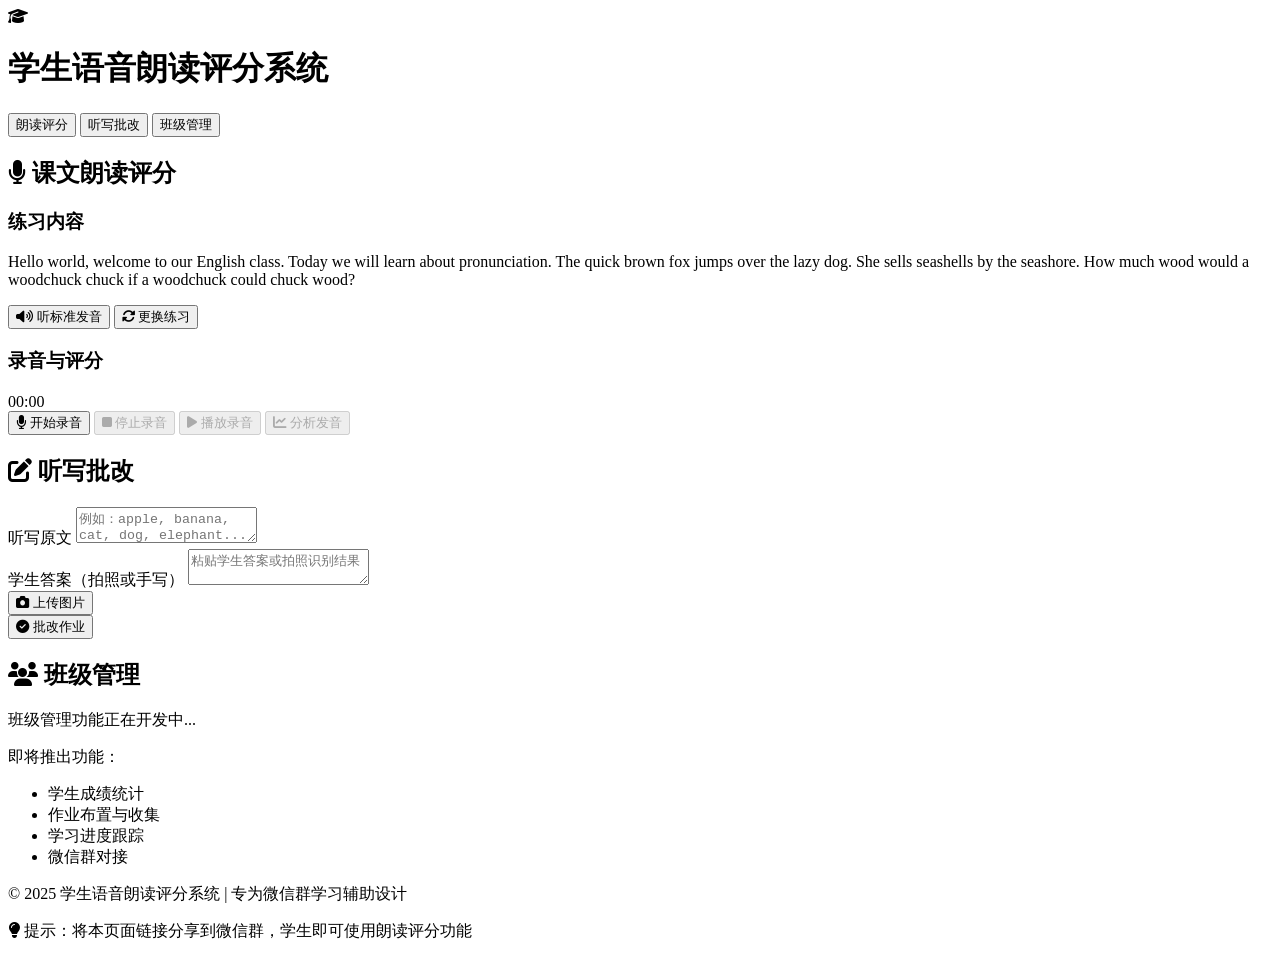
==== index.html @ 71f21cbf "上传 index.html" ====
<!DOCTYPE html>
<html lang="zh-CN">
<head>
    <meta charset="UTF-8">
    <meta name="viewport" content="width=device-width, initial-scale=1.0">
    <title>学生语音朗读评分系统</title>
    <link rel="stylesheet" href="style.css">
    <link rel="stylesheet" href="https://cdnjs.cloudflare.com/ajax/libs/font-awesome/6.4.0/css/all.min.css">
</head>
<body>
    <div class="container">
        <!-- 头部导航 -->
        <header class="header">
            <div class="logo">
                <i class="fas fa-graduation-cap"></i>
                <h1>学生语音朗读评分系统</h1>
            </div>
            <nav class="nav">
                <button class="nav-btn active" data-tab="read">朗读评分</button>
                <button class="nav-btn" data-tab="dictation">听写批改</button>
                <button class="nav-btn" data-tab="manage">班级管理</button>
            </nav>
        </header>

        <!-- 主内容区域 -->
        <main class="main-content">
            <!-- 朗读评分模块 -->
            <div class="tab-content active" id="read-tab">
                <div class="card">
                    <h2><i class="fas fa-microphone"></i> 课文朗读评分</h2>
                    
                    <div class="exercise-section">
                        <h3>练习内容</h3>
                        <div class="exercise-content">
                            <p id="exercise-text">Hello world, welcome to our English class. Today we will learn about pronunciation. The quick brown fox jumps over the lazy dog. She sells seashells by the seashore. How much wood would a woodchuck chuck if a woodchuck could chuck wood?</p>
                            <div class="exercise-controls">
                                <button id="play-sample" class="btn btn-secondary">
                                    <i class="fas fa-volume-up"></i> 听标准发音
                                </button>
                                <button id="change-exercise" class="btn btn-secondary">
                                    <i class="fas fa-sync-alt"></i> 更换练习
                                </button>
                            </div>
                        </div>
                    </div>

                    <div class="recording-section">
                        <h3>录音与评分</h3>
                        <div class="recording-controls">
                            <div class="recording-status">
                                <div class="waveform" id="waveform"></div>
                                <div class="timer" id="timer">00:00</div>
                            </div>
                            <div class="recording-buttons">
                                <button id="start-record" class="btn btn-primary btn-large">
                                    <i class="fas fa-microphone"></i> 开始录音
                                </button>
                                <button id="stop-record" class="btn btn-danger btn-large" disabled>
                                    <i class="fas fa-stop"></i> 停止录音
                                </button>
                                <button id="play-record" class="btn btn-secondary btn-large" disabled>
                                    <i class="fas fa-play"></i> 播放录音
                                </button>
                                <button id="analyze-btn" class="btn btn-success btn-large" disabled>
                                    <i class="fas fa-chart-line"></i> 分析发音
                                </button>
                            </div>
                        </div>
                    </div>

                    <div class="result-section" id="result-section" style="display: none;">
                        <h3>评分结果</h3>
                        <div class="result-details">
                            <div class="score-display">
                                <div class="overall-score">
                                    <div class="score-circle">
                                        <span id="score-value">85</span>
                                        <small>分</small>
                                    </div>
                                    <div class="score-label">综合评分</div>
                                </div>
                                <div class="score-breakdown">
                                    <div class="score-item">
                                        <span class="score-title">发音准确度</span>
                                        <div class="score-bar">
                                            <div class="score-fill" style="width: 80%;"></div>
                                        </div>
                                        <span class="score-number">80%</span>
                                    </div>
                                    <div class="score-item">
                                        <span class="score-title">语调流畅度</span>
                                        <div class="score-bar">
                                            <div class="score-fill" style="width: 90%;"></div>
                                        </div>
                                        <span class="score-number">90%</span>
                                    </div>
                                    <div class="score-item">
                                        <span class="score-title">节奏掌握</span>
                                        <div class="score-bar">
                                            <div class="score-fill" style="width: 85%;"></div>
                                        </div>
                                        <span class="score-number">85%</span>
                                    </div>
                                </div>
                            </div>
                            
                            <div class="word-analysis">
                                <h4>发音问题分析</h4>
                                <div class="problem-words" id="problem-words">
                                    <!-- 动态生成有问题的单词 -->
                                </div>
                            </div>
                            
                            <div class="recommendations">
                                <h4><i class="fas fa-lightbulb"></i> 练习建议</h4>
                                <div class="suggestions" id="suggestions">
                                    <!-- 动态生成建议 -->
                                </div>
                            </div>
                        </div>
                    </div>
                </div>
            </div>

            <!-- 听写批改模块 -->
            <div class="tab-content" id="dictation-tab">
                <div class="card">
                    <h2><i class="fas fa-edit"></i> 听写批改</h2>
                    <div class="dictation-section">
                        <div class="dictation-controls">
                            <div class="input-group">
                                <label for="dictation-text">听写原文</label>
                                <textarea id="dictation-text" placeholder="例如：apple, banana, cat, dog, elephant..."></textarea>
                            </div>
                            <div class="input-group">
                                <label for="student-text">学生答案（拍照或手写）</label>
                                <textarea id="student-text" placeholder="粘贴学生答案或拍照识别结果"></textarea>
                                <div class="image-upload">
                                    <button id="upload-image" class="btn btn-secondary">
                                        <i class="fas fa-camera"></i> 上传图片
                                    </button>
                                    <input type="file" id="image-input" accept="image/*" style="display: none;">
                                </div>
                            </div>
                            <button id="check-dictation" class="btn btn-primary btn-large">
                                <i class="fas fa-check-circle"></i> 批改作业
                            </button>
                        </div>
                        
                        <div class="dictation-result" id="dictation-result" style="display: none;">
                            <h3>批改结果</h3>
                            <div class="correction-display">
                                <!-- 批改结果动态生成 -->
                            </div>
                        </div>
                    </div>
                </div>
            </div>

            <!-- 班级管理模块 -->
            <div class="tab-content" id="manage-tab">
                <div class="card">
                    <h2><i class="fas fa-users"></i> 班级管理</h2>
                    <div class="class-management">
                        <p>班级管理功能正在开发中...</p>
                        <p>即将推出功能：</p>
                        <ul>
                            <li>学生成绩统计</li>
                            <li>作业布置与收集</li>
                            <li>学习进度跟踪</li>
                            <li>微信群对接</li>
                        </ul>
                    </div>
                </div>
            </div>
        </main>

        <!-- 底部信息 -->
        <footer class="footer">
            <p>© 2025 学生语音朗读评分系统 | 专为微信群学习辅助设计</p>
            <p class="footer-tip">
                <i class="fas fa-lightbulb"></i> 
                提示：将本页面链接分享到微信群，学生即可使用朗读评分功能
            </p>
        </footer>
    </div>

    <!-- 音频元素 -->
    <audio id="sample-audio" src="https://assets.mixkit.co/sfx/preview/mixkit-correct-answer-tone-2870.mp3"></audio>
    <audio id="recorded-audio"></audio>

    <script src="script.js"></script>
</body>
</html>
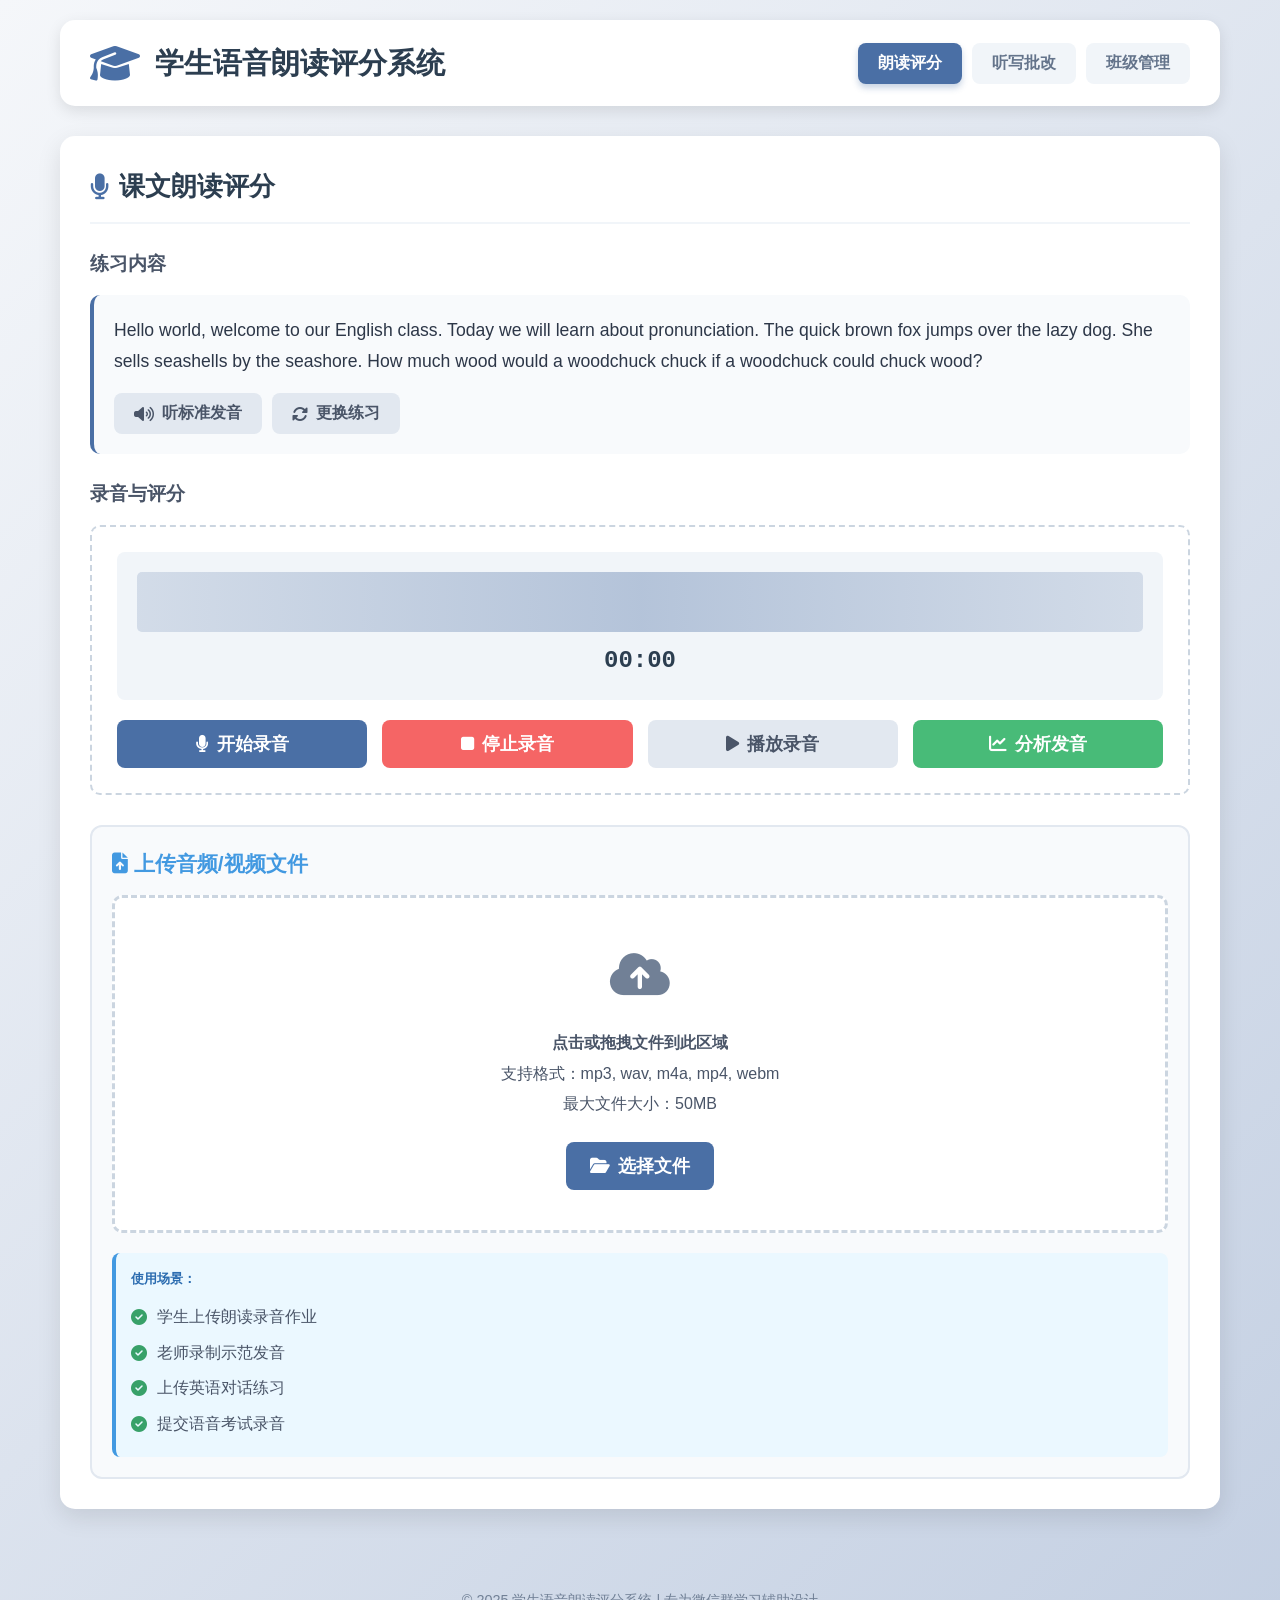
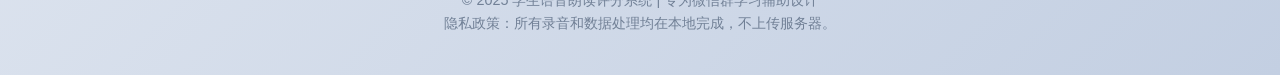
==== commit 1b04a2e0: "更新 index.html - 添加音频视频上传功能" ====
--- a/index.html
+++ b/index.html
@@ -6,6 +6,312 @@
     <title>学生语音朗读评分系统</title>
     <link rel="stylesheet" href="style.css">
     <link rel="stylesheet" href="https://cdnjs.cloudflare.com/ajax/libs/font-awesome/6.4.0/css/all.min.css">
+    <style>
+    /* 文件上传区域样式 */
+    .upload-section {
+        margin-top: 30px;
+        background: #f8fafc;
+        border-radius: 12px;
+        padding: 20px;
+        border: 2px solid #e2e8f0;
+    }
+
+    .upload-section h3 {
+        color: #4299e1;
+        margin-bottom: 15px;
+        font-size: 1.3rem;
+    }
+
+    .upload-controls {
+        display: flex;
+        flex-direction: column;
+        gap: 20px;
+    }
+
+    .upload-area {
+        border: 3px dashed #cbd5e0;
+        border-radius: 10px;
+        padding: 40px 20px;
+        text-align: center;
+        background: white;
+        cursor: pointer;
+        transition: all 0.3s ease;
+    }
+
+    .upload-area:hover {
+        border-color: #4299e1;
+        background: #f0f7ff;
+    }
+
+    .upload-area.dragover {
+        border-color: #38b2ac;
+        background: #f0fff4;
+        transform: scale(1.02);
+    }
+
+    .upload-icon {
+        font-size: 48px;
+        color: #718096;
+        margin-bottom: 15px;
+    }
+
+    .upload-instructions p {
+        margin: 5px 0;
+        color: #4a5568;
+    }
+
+    .upload-button {
+        margin-top: 20px;
+        padding: 12px 24px;
+        font-size: 1.1rem;
+    }
+
+    .file-info {
+        background: white;
+        border-radius: 8px;
+        padding: 20px;
+        border: 1px solid #e2e8f0;
+    }
+
+    .file-info h4 {
+        color: #2d3748;
+        margin-bottom: 15px;
+    }
+
+    .file-list {
+        list-style: none;
+        padding: 0;
+        margin: 0 0 20px 0;
+        max-height: 200px;
+        overflow-y: auto;
+    }
+
+    .file-item {
+        display: flex;
+        align-items: center;
+        padding: 10px 15px;
+        background: #f7fafc;
+        border-radius: 6px;
+        margin-bottom: 8px;
+        border-left: 4px solid #4299e1;
+    }
+
+    .file-item.audio { border-left-color: #38b2ac; }
+    .file-item.video { border-left-color: #ed8936; }
+    .file-item.error { border-left-color: #e53e3e; }
+
+    .file-type {
+        font-size: 20px;
+        margin-right: 15px;
+        color: #718096;
+    }
+
+    .file-details {
+        flex: 1;
+    }
+
+    .file-name {
+        font-weight: 600;
+        color: #2d3748;
+        word-break: break-all;
+    }
+
+    .file-size {
+        font-size: 0.9rem;
+        color: #718096;
+    }
+
+    .file-status {
+        font-size: 0.85rem;
+        font-weight: 600;
+    }
+
+    .file-status.ready { color: #38a169; }
+    .file-status.processing { color: #3182ce; }
+    .file-status.error { color: #e53e3e; }
+
+    .upload-actions {
+        display: flex;
+        gap: 10px;
+        flex-wrap: wrap;
+    }
+
+    .upload-examples {
+        background: #ebf8ff;
+        border-radius: 8px;
+        padding: 15px;
+        border-left: 4px solid #4299e1;
+    }
+
+    .upload-examples h5 {
+        color: #2b6cb0;
+        margin-bottom: 10px;
+    }
+
+    .upload-examples ul {
+        list-style: none;
+        padding: 0;
+        margin: 0;
+    }
+
+    .upload-examples li {
+        padding: 5px 0;
+        color: #4a5568;
+        display: flex;
+        align-items: center;
+    }
+
+    .upload-examples li i {
+        color: #38a169;
+        margin-right: 10px;
+    }
+
+    /* 播放器样式 */
+    .audio-player {
+        width: 100%;
+        margin-top: 10px;
+        background: #edf2f7;
+        border-radius: 6px;
+        padding: 10px;
+    }
+
+    .player-controls {
+        display: flex;
+        align-items: center;
+        gap: 10px;
+    }
+
+    .player-progress {
+        flex: 1;
+        height: 6px;
+        background: #cbd5e0;
+        border-radius: 3px;
+        overflow: hidden;
+        cursor: pointer;
+    }
+
+    .player-progress-bar {
+        height: 100%;
+        background: #4299e1;
+        width: 0%;
+        transition: width 0.1s linear;
+    }
+
+    .player-time {
+        font-size: 0.9rem;
+        color: #718096;
+        min-width: 100px;
+        text-align: center;
+    }
+
+    .player-btn {
+        background: #4299e1;
+        color: white;
+        border: none;
+        border-radius: 50%;
+        width: 36px;
+        height: 36px;
+        cursor: pointer;
+        display: flex;
+        align-items: center;
+        justify-content: center;
+        transition: background 0.3s;
+    }
+
+    .player-btn:hover {
+        background: #3182ce;
+    }
+
+    /* 通知样式 */
+    .notification {
+        position: fixed;
+        top: 20px;
+        right: 20px;
+        padding: 15px 20px;
+        border-radius: 8px;
+        background: white;
+        box-shadow: 0 4px 12px rgba(0, 0, 0, 0.15);
+        display: flex;
+        align-items: center;
+        gap: 12px;
+        max-width: 400px;
+        z-index: 1000;
+        transform: translateX(120%);
+        transition: transform 0.3s ease;
+        border-left: 4px solid;
+    }
+
+    .notification.show {
+        transform: translateX(0);
+    }
+
+    .notification-success {
+        border-color: #38a169;
+        color: #2f855a;
+    }
+
+    .notification-error {
+        border-color: #e53e3e;
+        color: #c53030;
+    }
+
+    .notification-warning {
+        border-color: #ed8936;
+        color: #c05621;
+    }
+
+    .notification-info {
+        border-color: #4299e1;
+        color: #3182ce;
+    }
+
+    .notification i {
+        font-size: 1.2rem;
+    }
+
+    .notification span {
+        flex: 1;
+        font-size: 0.95rem;
+    }
+
+    .notification-close {
+        background: none;
+        border: none;
+        font-size: 1.5rem;
+        color: #718096;
+        cursor: pointer;
+        padding: 0;
+        width: 24px;
+        height: 24px;
+        display: flex;
+        align-items: center;
+        justify-content: center;
+        border-radius: 50%;
+    }
+
+    .notification-close:hover {
+        background: #f7fafc;
+    }
+
+    /* 响应式调整 */
+    @media (max-width: 768px) {
+        .upload-area {
+            padding: 30px 15px;
+        }
+        
+        .upload-icon {
+            font-size: 36px;
+        }
+        
+        .upload-actions {
+            flex-direction: column;
+        }
+        
+        .upload-actions .btn {
+            width: 100%;
+        }
+    }
+    </style>
 </head>
 <body>
     <div class="container">
@@ -64,6 +370,54 @@
                                 <button id="analyze-btn" class="btn btn-success btn-large" disabled>
                                     <i class="fas fa-chart-line"></i> 分析发音
                                 </button>
+                            </div>
+                        </div>
+                    </div>
+
+                    <!-- 新增：文件上传模块 -->
+                    <div class="upload-section">
+                        <h3><i class="fas fa-file-upload"></i> 上传音频/视频文件</h3>
+                        <div class="upload-controls">
+                            <div class="upload-area" id="upload-dropzone">
+                                <div class="upload-icon">
+                                    <i class="fas fa-cloud-upload-alt"></i>
+                                </div>
+                                <div class="upload-instructions">
+                                    <p><strong>点击或拖拽文件到此区域</strong></p>
+                                    <p>支持格式：mp3, wav, m4a, mp4, webm</p>
+                                    <p>最大文件大小：50MB</p>
+                                </div>
+                                <input type="file" id="file-input" accept="audio/*,video/*" multiple 
+                                       style="display: none;">
+                                <button id="browse-btn" class="btn btn-primary upload-button">
+                                    <i class="fas fa-folder-open"></i> 选择文件
+                                </button>
+                            </div>
+                            
+                            <div class="file-info" id="file-info" style="display: none;">
+                                <h4>已选文件</h4>
+                                <ul class="file-list" id="file-list"></ul>
+                                <div class="upload-actions">
+                                    <button id="process-btn" class="btn btn-success">
+                                        <i class="fas fa-play-circle"></i> 分析音频
+                                    </button>
+                                    <button id="clear-btn" class="btn btn-secondary">
+                                        <i class="fas fa-trash"></i> 清空列表
+                                    </button>
+                                    <button id="play-uploaded-btn" class="btn btn-info" style="display: none;">
+                                        <i class="fas fa-play"></i> 播放
+                                    </button>
+                                </div>
+                            </div>
+                            
+                            <div class="upload-examples">
+                                <h5>使用场景：</h5>
+                                <ul>
+                                    <li><i class="fas fa-check-circle"></i> 学生上传朗读录音作业</li>
+                                    <li><i class="fas fa-check-circle"></i> 老师录制示范发音</li>
+                                    <li><i class="fas fa-check-circle"></i> 上传英语对话练习</li>
+                                    <li><i class="fas fa-check-circle"></i> 提交语音考试录音</li>
+                                </ul>
                             </div>
                         </div>
                     </div>
@@ -112,10 +466,10 @@
                             </div>
                             
                             <div class="recommendations">
-                                <h4><i class="fas fa-lightbulb"></i> 练习建议</h4>
-                                <div class="suggestions" id="suggestions">
+                                <h4>改进建议</h4>
+                                <ul id="recommendations-list">
                                     <!-- 动态生成建议 -->
-                                </div>
+                                </ul>
                             </div>
                         </div>
                     </div>
@@ -125,33 +479,76 @@
             <!-- 听写批改模块 -->
             <div class="tab-content" id="dictation-tab">
                 <div class="card">
-                    <h2><i class="fas fa-edit"></i> 听写批改</h2>
+                    <h2><i class="fas fa-edit"></i> 听写作业批改</h2>
+                    
                     <div class="dictation-section">
                         <div class="dictation-controls">
-                            <div class="input-group">
-                                <label for="dictation-text">听写原文</label>
-                                <textarea id="dictation-text" placeholder="例如：apple, banana, cat, dog, elephant..."></textarea>
-                            </div>
-                            <div class="input-group">
-                                <label for="student-text">学生答案（拍照或手写）</label>
-                                <textarea id="student-text" placeholder="粘贴学生答案或拍照识别结果"></textarea>
-                                <div class="image-upload">
-                                    <button id="upload-image" class="btn btn-secondary">
-                                        <i class="fas fa-camera"></i> 上传图片
+                            <div class="input-method">
+                                <button class="method-btn active" data-method="text">文本输入</button>
+                                <button class="method-btn" data-method="photo">拍照上传</button>
+                                <button class="method-btn" data-method="file">文件上传</button>
+                            </div>
+                            
+                            <div class="method-content active" id="text-method">
+                                <h3>输入听写内容</h3>
+                                <textarea id="student-text" placeholder="请在这里输入学生听写的答案..."></textarea>
+                            </div>
+                            
+                            <div class="method-content" id="photo-method">
+                                <h3>拍照上传手写听写</h3>
+                                <div class="photo-upload">
+                                    <div class="photo-preview" id="photo-preview">
+                                        <i class="fas fa-camera"></i>
+                                        <p>点击上传或拍照</p>
+                                    </div>
+                                    <input type="file" id="photo-input" accept="image/*" capture="environment" style="display: none;">
+                                    <button id="take-photo" class="btn btn-primary">
+                                        <i class="fas fa-camera"></i> 拍照/上传
                                     </button>
-                                    <input type="file" id="image-input" accept="image/*" style="display: none;">
-                                </div>
-                            </div>
+                                </div>
+                            </div>
+                            
+                            <div class="method-content" id="file-method">
+                                <h3>上传文件批改</h3>
+                                <div class="file-upload">
+                                    <p>支持图片格式：JPG, PNG</p>
+                                    <input type="file" id="file-upload-input" accept="image/*" style="display: block; margin: 15px 0;">
+                                </div>
+                            </div>
+                            
+                            <div class="reference-text">
+                                <h3>正确答案</h3>
+                                <textarea id="correct-answer" placeholder="请输入正确答案..."></textarea>
+                            </div>
+                            
                             <button id="check-dictation" class="btn btn-primary btn-large">
-                                <i class="fas fa-check-circle"></i> 批改作业
+                                <i class="fas fa-check-double"></i> 开始批改
                             </button>
                         </div>
                         
                         <div class="dictation-result" id="dictation-result" style="display: none;">
                             <h3>批改结果</h3>
-                            <div class="correction-display">
-                                <!-- 批改结果动态生成 -->
-                            </div>
+                            <div class="score-summary">
+                                <div class="correct-count">
+                                    <span id="correct-count">0</span>/<span id="total-count">0</span>
+                                    <div>正确单词数</div>
+                                </div>
+                                <div class="score-percentage">
+                                    <span id="percentage">0</span>%
+                                    <div>正确率</div>
+                                </div>
+                            </div>
+                            
+                            <div class="correction-details">
+                                <h4>错误纠正</h4>
+                                <div id="correction-list">
+                                    <!-- 动态生成纠正内容 -->
+                                </div>
+                            </div>
+                            
+                            <button id="download-result" class="btn btn-secondary">
+                                <i class="fas fa-download"></i> 下载批改报告
+                            </button>
                         </div>
                     </div>
                 </div>
@@ -161,34 +558,411 @@
             <div class="tab-content" id="manage-tab">
                 <div class="card">
                     <h2><i class="fas fa-users"></i> 班级管理</h2>
-                    <div class="class-management">
-                        <p>班级管理功能正在开发中...</p>
-                        <p>即将推出功能：</p>
+                    <div class="coming-soon">
+                        <i class="fas fa-tools"></i>
+                        <h3>功能即将推出</h3>
+                        <p>我们正在开发班级管理功能，敬请期待！</p>
                         <ul>
-                            <li>学生成绩统计</li>
-                            <li>作业布置与收集</li>
+                            <li>学生成绩统计分析</li>
+                            <li>作业布置与提交管理</li>
                             <li>学习进度跟踪</li>
-                            <li>微信群对接</li>
+                            <li>家长沟通平台</li>
                         </ul>
                     </div>
                 </div>
             </div>
         </main>
 
-        <!-- 底部信息 -->
+        <!-- 页脚 -->
         <footer class="footer">
             <p>© 2025 学生语音朗读评分系统 | 专为微信群学习辅助设计</p>
-            <p class="footer-tip">
-                <i class="fas fa-lightbulb"></i> 
-                提示：将本页面链接分享到微信群，学生即可使用朗读评分功能
-            </p>
+            <p>隐私政策：所有录音和数据处理均在本地完成，不上传服务器。</p>
         </footer>
     </div>
 
-    <!-- 音频元素 -->
-    <audio id="sample-audio" src="https://assets.mixkit.co/sfx/preview/mixkit-correct-answer-tone-2870.mp3"></audio>
-    <audio id="recorded-audio"></audio>
-
+    <!-- 原有的 script.js 和 pronunciation-data.js 已通过script标签加载 -->
     <script src="script.js"></script>
+    <script src="pronunciation-data.js"></script>
+    
+    <!-- 新增的音频上传功能JavaScript -->
+    <script>
+    // 文件上传相关功能
+    document.addEventListener('DOMContentLoaded', function() {
+        // 原有的录音功能代码...
+        
+        // 新增的音频上传功能
+        const fileInput = document.getElementById('file-input');
+        const browseBtn = document.getElementById('browse-btn');
+        const uploadDropzone = document.getElementById('upload-dropzone');
+        const fileList = document.getElementById('file-list');
+        const fileInfo = document.getElementById('file-info');
+        const processBtn = document.getElementById('process-btn');
+        const clearBtn = document.getElementById('clear-btn');
+        const playUploadedBtn = document.getElementById('play-uploaded-btn');
+        
+        let uploadedFiles = [];
+        let currentAudio = null;
+        
+        // 点击浏览按钮触发文件选择
+        browseBtn.addEventListener('click', () => {
+            fileInput.click();
+        });
+        
+        // 拖放功能
+        uploadDropzone.addEventListener('click', () => {
+            fileInput.click();
+        });
+        
+        uploadDropzone.addEventListener('dragover', (e) => {
+            e.preventDefault();
+            uploadDropzone.classList.add('dragover');
+        });
+        
+        uploadDropzone.addEventListener('dragleave', (e) => {
+            e.preventDefault();
+            uploadDropzone.classList.remove('dragover');
+        });
+        
+        uploadDropzone.addEventListener('drop', (e) => {
+            e.preventDefault();
+            uploadDropzone.classList.remove('dragover');
+            
+            const files = e.dataTransfer.files;
+            handleFileSelection(files);
+        });
+        
+        // 文件选择处理
+        fileInput.addEventListener('change', (e) => {
+            const files = e.target.files;
+            handleFileSelection(files);
+        });
+        
+        function handleFileSelection(files) {
+            const validFiles = Array.from(files).filter(file => {
+                const fileType = file.type;
+                const validTypes = [
+                    'audio/mpeg', // mp3
+                    'audio/wav', 'audio/x-wav', // wav
+                    'audio/mp4', // m4a
+                    'audio/webm',
+                    'video/mp4',
+                    'video/webm'
+                ];
+                
+                const validExtension = file.name.match(/\.(mp3|wav|m4a|mp4|webm)$/i);
+                
+                return validTypes.includes(fileType) || validExtension;
+            });
+            
+            if (validFiles.length === 0) {
+                showNotification('请选择支持的文件格式：mp3, wav, m4a, mp4, webm', 'error');
+                return;
+            }
+            
+            // 添加到文件列表
+            validFiles.forEach(file => {
+                if (uploadedFiles.length >= 10) {
+                    showNotification('最多上传10个文件', 'warning');
+                    return;
+                }
+                
+                addFileToList(file);
+                uploadedFiles.push(file);
+            });
+            
+            // 显示文件信息区域
+            fileInfo.style.display = 'block';
+            
+            // 如果上传的是音频文件，显示播放按钮
+            const hasAudio = uploadedFiles.some(file => file.type.startsWith('audio/'));
+            playUploadedBtn.style.display = hasAudio ? 'inline-block' : 'none';
+        }
+        
+        function addFileToList(file) {
+            const li = document.createElement('li');
+            li.className = 'file-item';
+            
+            // 根据文件类型添加CSS类
+            if (file.type.startsWith('audio/')) {
+                li.classList.add('audio');
+            } else if (file.type.startsWith('video/')) {
+                li.classList.add('video');
+            }
+            
+            const fileTypeIcon = file.type.startsWith('audio/') ? 
+                '<i class="fas fa-file-audio"></i>' : 
+                '<i class="fas fa-file-video"></i>';
+            
+            const fileSize = formatFileSize(file.size);
+            
+            li.innerHTML = `
+                <div class="file-type">${fileTypeIcon}</div>
+                <div class="file-details">
+                    <div class="file-name">${file.name}</div>
+                    <div class="file-size">${fileSize}</div>
+                </div>
+                <div class="file-status ready">就绪</div>
+            `;
+            
+            fileList.appendChild(li);
+        }
+        
+        function formatFileSize(bytes) {
+            if (bytes === 0) return '0 B';
+            const k = 1024;
+            const sizes = ['B', 'KB', 'MB', 'GB'];
+            const i = Math.floor(Math.log(bytes) / Math.log(k));
+            return parseFloat((bytes / Math.pow(k, i)).toFixed(1)) + ' ' + sizes[i];
+        }
+        
+        // 清空文件列表
+        clearBtn.addEventListener('click', () => {
+            uploadedFiles = [];
+            fileList.innerHTML = '';
+            fileInfo.style.display = 'none';
+            playUploadedBtn.style.display = 'none';
+            if (currentAudio) {
+                currentAudio.pause();
+                currentAudio = null;
+            }
+        });
+        
+        // 播放上传的音频文件
+        playUploadedBtn.addEventListener('click', () => {
+            if (uploadedFiles.length === 0) {
+                showNotification('没有可播放的音频文件', 'warning');
+                return;
+            }
+            
+            // 播放第一个音频文件
+            const audioFile = uploadedFiles.find(file => file.type.startsWith('audio/'));
+            if (!audioFile) {
+                showNotification('上传的文件中没有音频文件', 'warning');
+                return;
+            }
+            
+            if (currentAudio) {
+                currentAudio.pause();
+            }
+            
+            const audioUrl = URL.createObjectURL(audioFile);
+            currentAudio = new Audio(audioUrl);
+            
+            // 创建播放器界面
+            createAudioPlayer(currentAudio, audioFile);
+        });
+        
+        function createAudioPlayer(audio, file) {
+            // 移除现有的播放器
+            const existingPlayer = document.querySelector('.audio-player-container');
+            if (existingPlayer) {
+                existingPlayer.remove();
+            }
+            
+            const playerContainer = document.createElement('div');
+            playerContainer.className = 'audio-player-container';
+            playerContainer.innerHTML = `
+                <div class="audio-player">
+                    <div class="player-controls">
+                        <button class="player-btn" id="player-play">
+                            <i class="fas fa-play"></i>
+                        </button>
+                        <div class="player-progress">
+                            <div class="player-progress-bar" id="player-progress-bar"></div>
+                        </div>
+                        <div class="player-time" id="player-time">00:00 / 00:00</div>
+                        <button class="player-btn" id="player-stop">
+                            <i class="fas fa-stop"></i>
+                        </button>
+                    </div>
+                </div>
+            `;
+            
+            // 插入到播放按钮后面
+            processBtn.parentNode.insertBefore(playerContainer, processBtn.nextSibling);
+            
+            const playBtn = document.getElementById('player-play');
+            const stopBtn = document.getElementById('player-stop');
+            const progressBar = document.getElementById('player-progress-bar');
+            const timeDisplay = document.getElementById('player-time');
+            const progressContainer = document.querySelector('.player-progress');
+            
+            // 格式化时间
+            function formatTime(seconds) {
+                const mins = Math.floor(seconds / 60);
+                const secs = Math.floor(seconds % 60);
+                return `${mins.toString().padStart(2, '0')}:${secs.toString().padStart(2, '0')}`;
+            }
+            
+            // 更新播放器
+            function updatePlayer() {
+                const duration = audio.duration || 0;
+                const currentTime = audio.currentTime || 0;
+                
+                const progressPercent = currentTime / duration * 100;
+                progressBar.style.width = `${progressPercent}%`;
+                timeDisplay.textContent = `${formatTime(currentTime)} / ${formatTime(duration)}`;
+                
+                if (audio.paused) {
+                    playBtn.innerHTML = '<i class="fas fa-play"></i>';
+                } else {
+                    playBtn.innerHTML = '<i class="fas fa-pause"></i>';
+                }
+            }
+            
+            // 播放/暂停按钮
+            playBtn.addEventListener('click', () => {
+                if (audio.paused) {
+                    audio.play();
+                } else {
+                    audio.pause();
+                }
+            });
+            
+            // 停止按钮
+            stopBtn.addEventListener('click', () => {
+                audio.pause();
+                audio.currentTime = 0;
+            });
+            
+            // 进度条点击
+            progressContainer.addEventListener('click', (e) => {
+                const rect = progressContainer.getBoundingClientRect();
+                const clickX = e.clientX - rect.left;
+                const width = rect.width;
+                const percentage = clickX / width;
+                
+                if (audio.duration) {
+                    audio.currentTime = percentage * audio.duration;
+                }
+            });
+            
+            // 音频事件监听
+            audio.addEventListener('loadedmetadata', () => {
+                updatePlayer();
+            });
+            
+            audio.addEventListener('timeupdate', updatePlayer);
+            audio.addEventListener('ended', () => {
+                playBtn.innerHTML = '<i class="fas fa-play"></i>';
+            });
+            
+            // 开始播放
+            audio.play();
+        }
+        
+        // 处理按钮 - 模拟分析上传的文件
+        processBtn.addEventListener('click', async () => {
+            if (uploadedFiles.length === 0) {
+                showNotification('请先选择文件', 'warning');
+                return;
+            }
+            
+            // 显示加载状态
+            processBtn.disabled = true;
+            processBtn.innerHTML = '<i class="fas fa-spinner fa-spin"></i> 分析中...';
+            
+            try {
+                // 这里可以添加文件上传到服务器的逻辑
+                // 演示中我们只模拟分析过程
+                
+                await simulateFileAnalysis(uploadedFiles);
+                
+                // 显示分析结果（使用现有的发音分析结果显示）
+                const randomScore = Math.floor(Math.random() * 30) + 70; // 70-100之间的随机分
+                
+                // 调用原有的分析函数
+                if (typeof analyzeSpeech === 'function') {
+                    analyzeSpeech(randomScore);
+                } else {
+                    // 如果没有这个函数，手动显示结果
+                    showResultSection(randomScore);
+                }
+                
+                showNotification(`成功分析了 ${uploadedFiles.length} 个文件`, 'success');
+            } catch (error) {
+                console.error('文件分析失败:', error);
+                showNotification('文件分析失败，请重试', 'error');
+            } finally {
+                // 恢复按钮状态
+                processBtn.disabled = false;
+                processBtn.innerHTML = '<i class="fas fa-play-circle"></i> 分析音频';
+            }
+        });
+        
+        // 手动显示结果的函数
+        function showResultSection(score) {
+            const resultSection = document.getElementById('result-section');
+            const scoreValue = document.getElementById('score-value');
+            
+            if (resultSection && scoreValue) {
+                scoreValue.textContent = score;
+                resultSection.style.display = 'block';
+                
+                // 滚动到结果区域
+                resultSection.scrollIntoView({ behavior: 'smooth', block: 'start' });
+            }
+        }
+        
+        async function simulateFileAnalysis(files) {
+            let totalDuration = files.length * 1.5; // 模拟每个文件需要1.5秒分析
+            
+            for (let i = 0; i < totalDuration * 4; i++) {
+                await new Promise(resolve => setTimeout(resolve, 250)); // 每250ms更新一次进度
+                
+                // 更新文件状态
+                const items = document.querySelectorAll('.file-item .file-status');
+                if (items[i % items.length]) {
+                    items[i % items.length].textContent = `分析中 ${Math.floor((i / (totalDuration * 4)) * 100)}%`;
+                    items[i % items.length].className = 'file-status processing';
+                }
+            }
+            
+            // 完成后更新状态
+            document.querySelectorAll('.file-item .file-status').forEach(item => {
+                item.textContent = '分析完成';
+                item.className = 'file-status ready';
+            });
+        }
+        
+        // 显示通知
+        function showNotification(message, type = 'info') {
+            const notification = document.createElement('div');
+            notification.className = `notification notification-${type}`;
+            
+            const icons = {
+                success: 'check-circle',
+                error: 'exclamation-circle',
+                warning: 'exclamation-triangle',
+                info: 'info-circle'
+            };
+            
+            notification.innerHTML = `
+                <i class="fas fa-${icons[type]}"></i>
+                <span>${message}</span>
+                <button class="notification-close">&times;</button>
+            `;
+            
+            // 添加到页面
+            const container = document.querySelector('.container');
+            container.appendChild(notification);
+            
+            // 动画效果
+            setTimeout(() => notification.classList.add('show'), 10);
+            
+            // 自动消失
+            setTimeout(() => {
+                notification.classList.remove('show');
+                setTimeout(() => notification.remove(), 300);
+            }, 5000);
+            
+            // 手动关闭
+            notification.querySelector('.notification-close').addEventListener('click', () => {
+                notification.classList.remove('show');
+                setTimeout(() => notification.remove(), 300);
+            });
+        }
+    });
+    </script>
 </body>
 </html>
--- a/style.css
+++ b/style.css
@@ -0,0 +1,744 @@
+/* 全局样式 */
+* {
+    margin: 0;
+    padding: 0;
+    box-sizing: border-box;
+    font-family: 'Segoe UI', Tahoma, Geneva, Verdana, sans-serif;
+}
+
+body {
+    background: linear-gradient(135deg, #f5f7fa 0%, #c3cfe2 100%);
+    min-height: 100vh;
+    color: #333;
+    line-height: 1.6;
+}
+
+.container {
+    max-width: 1200px;
+    margin: 0 auto;
+    padding: 20px;
+    min-height: 100vh;
+    display: flex;
+    flex-direction: column;
+}
+
+/* 头部样式 */
+.header {
+    background: white;
+    border-radius: 15px;
+    padding: 20px 30px;
+    box-shadow: 0 5px 15px rgba(0, 0, 0, 0.1);
+    margin-bottom: 30px;
+    display: flex;
+    justify-content: space-between;
+    align-items: center;
+    flex-wrap: wrap;
+}
+
+.logo {
+    display: flex;
+    align-items: center;
+    gap: 15px;
+}
+
+.logo i {
+    font-size: 2.5rem;
+    color: #4a6fa5;
+}
+
+.logo h1 {
+    color: #2c3e50;
+    font-size: 1.8rem;
+    font-weight: 700;
+}
+
+.nav {
+    display: flex;
+    gap: 10px;
+    flex-wrap: wrap;
+}
+
+.nav-btn {
+    padding: 10px 20px;
+    border: none;
+    border-radius: 8px;
+    background: #f1f5f9;
+    color: #64748b;
+    font-size: 1rem;
+    font-weight: 600;
+    cursor: pointer;
+    transition: all 0.3s ease;
+    display: flex;
+    align-items: center;
+    gap: 8px;
+}
+
+.nav-btn:hover {
+    background: #e2e8f0;
+    transform: translateY(-2px);
+}
+
+.nav-btn.active {
+    background: #4a6fa5;
+    color: white;
+    box-shadow: 0 4px 6px rgba(74, 111, 165, 0.3);
+}
+
+/* 主内容区域 */
+.main-content {
+    flex: 1;
+    margin-bottom: 30px;
+}
+
+.tab-content {
+    display: none;
+    animation: fadeIn 0.5s ease;
+}
+
+.tab-content.active {
+    display: block;
+}
+
+@keyframes fadeIn {
+    from { opacity: 0; transform: translateY(10px); }
+    to { opacity: 1; transform: translateY(0); }
+}
+
+/* 卡片样式 */
+.card {
+    background: white;
+    border-radius: 15px;
+    padding: 30px;
+    box-shadow: 0 8px 25px rgba(0, 0, 0, 0.1);
+    margin-bottom: 30px;
+}
+
+.card h2 {
+    color: #2c3e50;
+    margin-bottom: 25px;
+    padding-bottom: 15px;
+    border-bottom: 2px solid #f1f5f9;
+    font-size: 1.6rem;
+    display: flex;
+    align-items: center;
+    gap: 10px;
+}
+
+.card h2 i {
+    color: #4a6fa5;
+}
+
+/* 练习内容区域 */
+.exercise-section h3,
+.recording-section h3 {
+    color: #4a5568;
+    margin-bottom: 15px;
+    font-size: 1.2rem;
+    display: flex;
+    align-items: center;
+    gap: 8px;
+}
+
+.exercise-content {
+    background: #f8fafc;
+    padding: 20px;
+    border-radius: 10px;
+    border-left: 4px solid #4a6fa5;
+    margin-bottom: 25px;
+}
+
+.exercise-content p {
+    font-size: 1.1rem;
+    line-height: 1.8;
+    color: #2d3748;
+    margin-bottom: 15px;
+}
+
+.exercise-controls {
+    display: flex;
+    gap: 10px;
+    flex-wrap: wrap;
+}
+
+/* 按钮样式 */
+.btn {
+    padding: 10px 20px;
+    border: none;
+    border-radius: 8px;
+    font-size: 1rem;
+    font-weight: 600;
+    cursor: pointer;
+    transition: all 0.3s ease;
+    display: inline-flex;
+    align-items: center;
+    justify-content: center;
+    gap: 8px;
+}
+
+.btn-primary {
+    background: #4a6fa5;
+    color: white;
+}
+
+.btn-primary:hover {
+    background: #3a5a8c;
+    transform: translateY(-2px);
+    box-shadow: 0 4px 8px rgba(74, 111, 165, 0.3);
+}
+
+.btn-secondary {
+    background: #e2e8f0;
+    color: #4a5568;
+}
+
+.btn-secondary:hover {
+    background: #cbd5e0;
+    transform: translateY(-2px);
+}
+
+.btn-success {
+    background: #48bb78;
+    color: white;
+}
+
+.btn-success:hover {
+    background: #38a169;
+    transform: translateY(-2px);
+    box-shadow: 0 4px 8px rgba(72, 187, 120, 0.3);
+}
+
+.btn-danger {
+    background: #f56565;
+    color: white;
+}
+
+.btn-danger:hover {
+    background: #e53e3e;
+    transform: translateY(-2px);
+    box-shadow: 0 4px 8px rgba(245, 101, 101, 0.3);
+}
+
+.btn-large {
+    padding: 12px 24px;
+    font-size: 1.1rem;
+}
+
+/* 录音控制区域 */
+.recording-controls {
+    background: white;
+    padding: 25px;
+    border-radius: 10px;
+    border: 2px dashed #cbd5e0;
+}
+
+.recording-status {
+    background: #f1f5f9;
+    padding: 20px;
+    border-radius: 8px;
+    margin-bottom: 20px;
+}
+
+.waveform {
+    height: 60px;
+    background: #e2e8f0;
+    border-radius: 5px;
+    margin-bottom: 10px;
+    position: relative;
+    overflow: hidden;
+}
+
+.waveform::before {
+    content: '';
+    position: absolute;
+    top: 0;
+    left: 0;
+    width: 100%;
+    height: 100%;
+    background: linear-gradient(90deg, 
+        rgba(74, 111, 165, 0.1) 0%, 
+        rgba(74, 111, 165, 0.3) 50%, 
+        rgba(74, 111, 165, 0.1) 100%);
+    animation: wave 2s linear infinite;
+}
+
+@keyframes wave {
+    0% { transform: translateX(-100%); }
+    100% { transform: translateX(100%); }
+}
+
+.timer {
+    text-align: center;
+    font-size: 1.5rem;
+    font-weight: 700;
+    color: #2c3e50;
+    font-family: monospace;
+}
+
+.recording-buttons {
+    display: grid;
+    grid-template-columns: repeat(auto-fit, minmax(200px, 1fr));
+    gap: 15px;
+}
+
+/* 结果展示区域 */
+.result-section {
+    margin-top: 30px;
+    background: #f8fafc;
+    border-radius: 15px;
+    padding: 25px;
+    border-left: 4px solid #48bb78;
+}
+
+.result-details {
+    animation: fadeIn 0.8s ease;
+}
+
+.score-display {
+    display: flex;
+    flex-wrap: wrap;
+    gap: 30px;
+    margin-bottom: 30px;
+    align-items: center;
+}
+
+.overall-score {
+    text-align: center;
+    min-width: 150px;
+}
+
+.score-circle {
+    width: 120px;
+    height: 120px;
+    border-radius: 50%;
+    background: linear-gradient(135deg, #48bb78, #38a169);
+    display: flex;
+    flex-direction: column;
+    align-items: center;
+    justify-content: center;
+    color: white;
+    margin: 0 auto 10px;
+    box-shadow: 0 8px 25px rgba(72, 187, 120, 0.4);
+}
+
+.score-circle span {
+    font-size: 2.5rem;
+    font-weight: 700;
+    line-height: 1;
+}
+
+.score-circle small {
+    font-size: 1rem;
+    opacity: 0.9;
+}
+
+.score-label {
+    font-size: 1.1rem;
+    color: #4a5568;
+    font-weight: 600;
+}
+
+.score-breakdown {
+    flex: 1;
+    min-width: 300px;
+}
+
+.score-item {
+    margin-bottom: 15px;
+}
+
+.score-title {
+    display: block;
+    color: #4a5568;
+    margin-bottom: 5px;
+    font-weight: 600;
+}
+
+.score-bar {
+    height: 10px;
+    background: #e2e8f0;
+    border-radius: 5px;
+    overflow: hidden;
+    margin-bottom: 5px;
+}
+
+.score-fill {
+    height: 100%;
+    background: linear-gradient(90deg, #4a6fa5, #48bb78);
+    border-radius: 5px;
+    transition: width 1s ease-in-out;
+}
+
+.score-number {
+    float: right;
+    color: #2c3e50;
+    font-weight: 700;
+}
+
+/* 单词分析区域 */
+.word-analysis {
+    background: white;
+    padding: 20px;
+    border-radius: 10px;
+    margin-bottom: 25px;
+    box-shadow: 0 3px 10px rgba(0, 0, 0, 0.1);
+}
+
+.word-analysis h4 {
+    color: #4a5568;
+    margin-bottom: 15px;
+    font-size: 1.1rem;
+    display: flex;
+    align-items: center;
+    gap: 8px;
+}
+
+.word-analysis h4 i {
+    color: #f56565;
+}
+
+.problem-words {
+    display: flex;
+    flex-wrap: wrap;
+    gap: 12px;
+}
+
+.word-item {
+    background: linear-gradient(135deg, #fff5f5, #fed7d7);
+    border: 2px solid #fc8181;
+    padding: 12px 18px;
+    border-radius: 10px;
+    cursor: pointer;
+    transition: all 0.3s ease;
+    font-weight: 600;
+    min-width: 180px;
+    box-shadow: 0 3px 6px rgba(252, 129, 129, 0.2);
+    animation: wordItemAppear 0.5s ease;
+}
+
+@keyframes wordItemAppear {
+    from {
+        opacity: 0;
+        transform: translateY(10px);
+    }
+    to {
+        opacity: 1;
+        transform: translateY(0);
+    }
+}
+
+.word-item:hover {
+    background: linear-gradient(135deg, #fed7d7, #fc8181);
+    transform: translateY(-3px);
+    box-shadow: 0 5px 12px rgba(252, 129, 129, 0.3);
+}
+
+.word-item strong {
+    color: #2d3748;
+    font-size: 1.1rem;
+    display: block;
+    margin-bottom: 5px;
+}
+
+.word-item .phonetic {
+    color: #4a5568;
+    font-size: 0.9rem;
+    margin-bottom: 8px;
+}
+
+.word-item .phonetic small {
+    color: #718096;
+}
+
+.word-item .phonetic .correct {
+    color: #48bb78;
+    font-weight: 600;
+    font-family: 'Segoe UI', Tahoma, sans-serif;
+}
+
+.word-item .suggestion {
+    color: #744210;
+    font-size: 0.85rem;
+    line-height: 1.4;
+    padding-top: 8px;
+    border-top: 1px dashed #fc8181;
+    margin-top: 8px;
+}
+
+.no-problems {
+    background: #f0fff4;
+    border: 2px solid #48bb78;
+    padding: 20px;
+    border-radius: 10px;
+    text-align: center;
+    color: #276749;
+    font-weight: 600;
+    width: 100%;
+}
+
+.no-problems i {
+    color: #48bb78;
+    margin-right: 8px;
+    font-size: 1.2rem;
+}
+
+/* 建议区域 */
+.recommendations {
+    background: white;
+    padding: 25px;
+    border-radius: 12px;
+    box-shadow: 0 4px 12px rgba(0, 0, 0, 0.08);
+    border: 1px solid #e2e8f0;
+}
+
+.recommendations h4 {
+    color: #2d3748;
+    margin-bottom: 20px;
+    font-size: 1.2rem;
+    display: flex;
+    align-items: center;
+    gap: 10px;
+    padding-bottom: 10px;
+    border-bottom: 2px solid #f1f5f9;
+}
+
+.recommendations h4 i {
+    color: #ed8936;
+}
+
+.suggestions {
+    background: linear-gradient(135deg, #fefcbf, #faf089);
+    padding: 20px;
+    border-radius: 10px;
+    border-left: 5px solid #ed8936;
+}
+
+.suggestions p {
+    color: #744210;
+    margin-bottom: 12px;
+    line-height: 1.6;
+    padding-left: 8px;
+    position: relative;
+    animation: suggestionFadeIn 0.5s ease;
+}
+
+.suggestions p:before {
+    content: '';
+    position: absolute;
+    left: 0;
+    top: 10px;
+    width: 4px;
+    height: 4px;
+    background: #ed8936;
+    border-radius: 50%;
+}
+
+.suggestions p i {
+    color: #ed8936;
+    margin-right: 8px;
+}
+
+.suggestions p:last-child {
+    margin-bottom: 0;
+}
+
+.share-tip {
+    background: linear-gradient(135deg, #ebf8ff, #bee3f8);
+    border: 2px dashed #4299e1;
+    padding: 12px 16px;
+    border-radius: 8px;
+    color: #2c5282;
+    font-weight: 600;
+    margin-top: 15px;
+    display: flex;
+    align-items: center;
+    gap: 10px;
+    animation: pulse 2s infinite;
+}
+
+@keyframes pulse {
+    0%, 100% { transform: scale(1); }
+    50% { transform: scale(1.02); }
+}
+
+@keyframes suggestionFadeIn {
+    from {
+        opacity: 0;
+        transform: translateX(-10px);
+    }
+    to {
+        opacity: 1;
+        transform: translateX(0);
+    }
+}
+
+.analysis-info {
+    background: #f7fafc;
+    padding: 12px 16px;
+    border-radius: 8px;
+    border: 1px solid #cbd5e0;
+    margin-top: 15px;
+    font-size: 0.9rem;
+    color: #4a5568;
+}
+
+.analysis-summary {
+    display: flex;
+    justify-content: center;
+    text-align: center;
+}
+
+.analysis-summary span {
+    background: #e2e8f0;
+    padding: 6px 12px;
+    border-radius: 6px;
+    font-weight: 500;
+}
+
+/* 加载指示器 */
+.loading {
+    text-align: center;
+    padding: 30px;
+    color: #4a5568;
+    font-weight: 600;
+}
+
+.loading i {
+    color: #4a6fa5;
+    margin-right: 10px;
+    font-size: 1.2rem;
+}
+
+/* 输入组样式 */
+.input-group {
+    margin-bottom: 20px;
+}
+
+.input-group label {
+    display: block;
+    color: #4a5568;
+    margin-bottom: 8px;
+    font-weight: 600;
+    font-size: 0.95rem;
+}
+
+.input-group textarea {
+    width: 100%;
+    min-height: 120px;
+    padding: 15px;
+    border: 2px solid #e2e8f0;
+    border-radius: 10px;
+    font-size: 1rem;
+    resize: vertical;
+    transition: border-color 0.3s ease;
+}
+
+.input-group textarea:focus {
+    outline: none;
+    border-color: #4a6fa5;
+    box-shadow: 0 0 0 3px rgba(74, 111, 165, 0.2);
+}
+
+.image-upload {
+    margin-top: 10px;
+}
+
+/* 听写批改结果 */
+.correction-display {
+    background: #f0fff4;
+    padding: 20px;
+    border-radius: 10px;
+    border: 2px solid #48bb78;
+}
+
+/* 班级管理 */
+.class-management {
+    padding: 20px;
+}
+
+.class-management ul {
+    list-style: none;
+    margin-top: 15px;
+    padding-left: 20px;
+}
+
+.class-management li {
+    padding: 8px 0;
+    color: #4a5568;
+    position: relative;
+    padding-left: 25px;
+}
+
+.class-management li:before {
+    content: '✓';
+    position: absolute;
+    left: 0;
+    color: #48bb78;
+    font-weight: bold;
+}
+
+/* 底部样式 */
+.footer {
+    text-align: center;
+    padding: 20px;
+    color: #718096;
+    font-size: 0.9rem;
+    margin-top: auto;
+}
+
+.footer-tip {
+    background: #ebf8ff;
+    padding: 10px 15px;
+    border-radius: 8px;
+    margin-top: 10px;
+    color: #2c5282;
+    display: flex;
+    align-items: center;
+    justify-content: center;
+    gap: 10px;
+}
+
+/* 响应式设计 */
+@media (max-width: 768px) {
+    .header {
+        flex-direction: column;
+        gap: 15px;
+        text-align: center;
+    }
+    
+    .logo {
+        flex-direction: column;
+        text-align: center;
+    }
+    
+    .nav {
+        justify-content: center;
+    }
+    
+    .recording-buttons {
+        grid-template-columns: 1fr;
+    }
+    
+    .score-display {
+        flex-direction: column;
+        text-align: center;
+    }
+    
+    .score-breakdown {
+        min-width: 100%;
+    }
+}
+
+@media (max-width: 480px) {
+    .card {
+        padding: 20px;
+    }
+    
+    .btn {
+        width: 100%;
+        justify-content: center;
+    }
+    
+    .exercise-controls {
+        flex-direction: column;
+    }
+}
